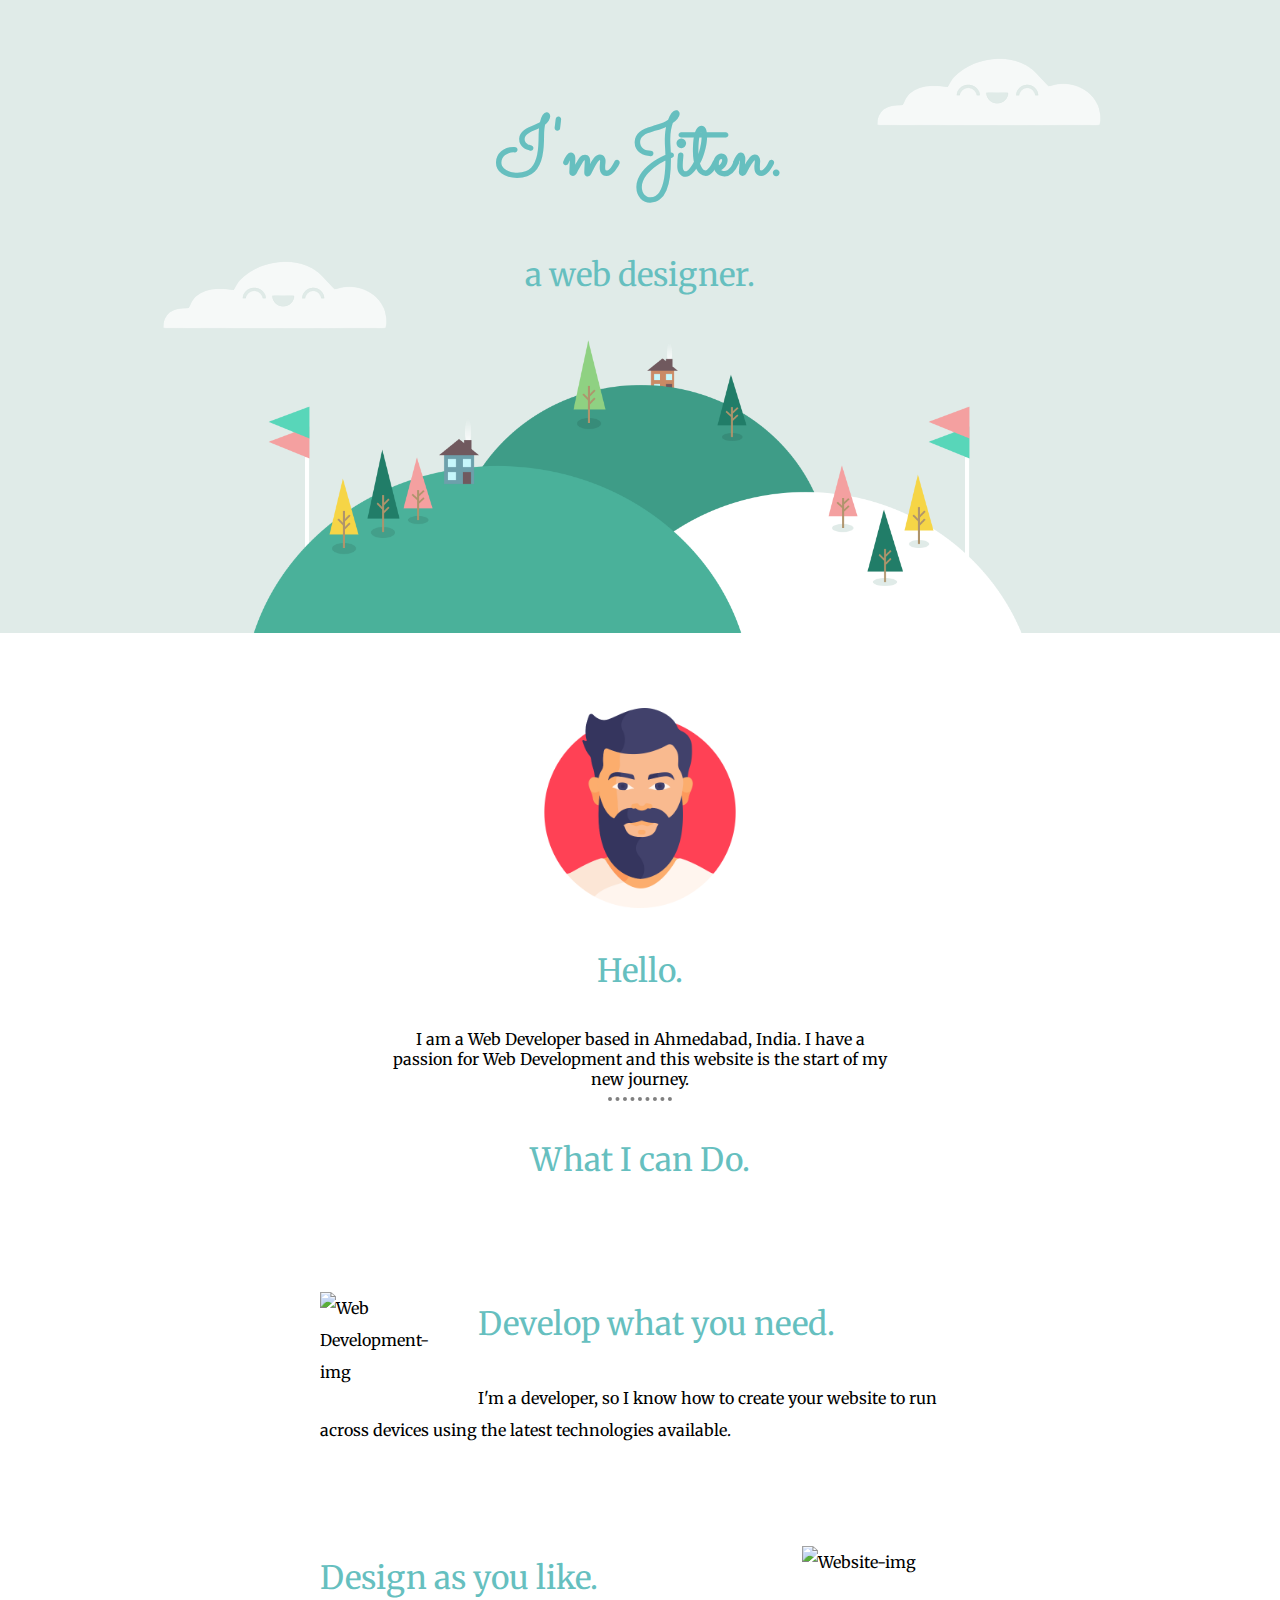
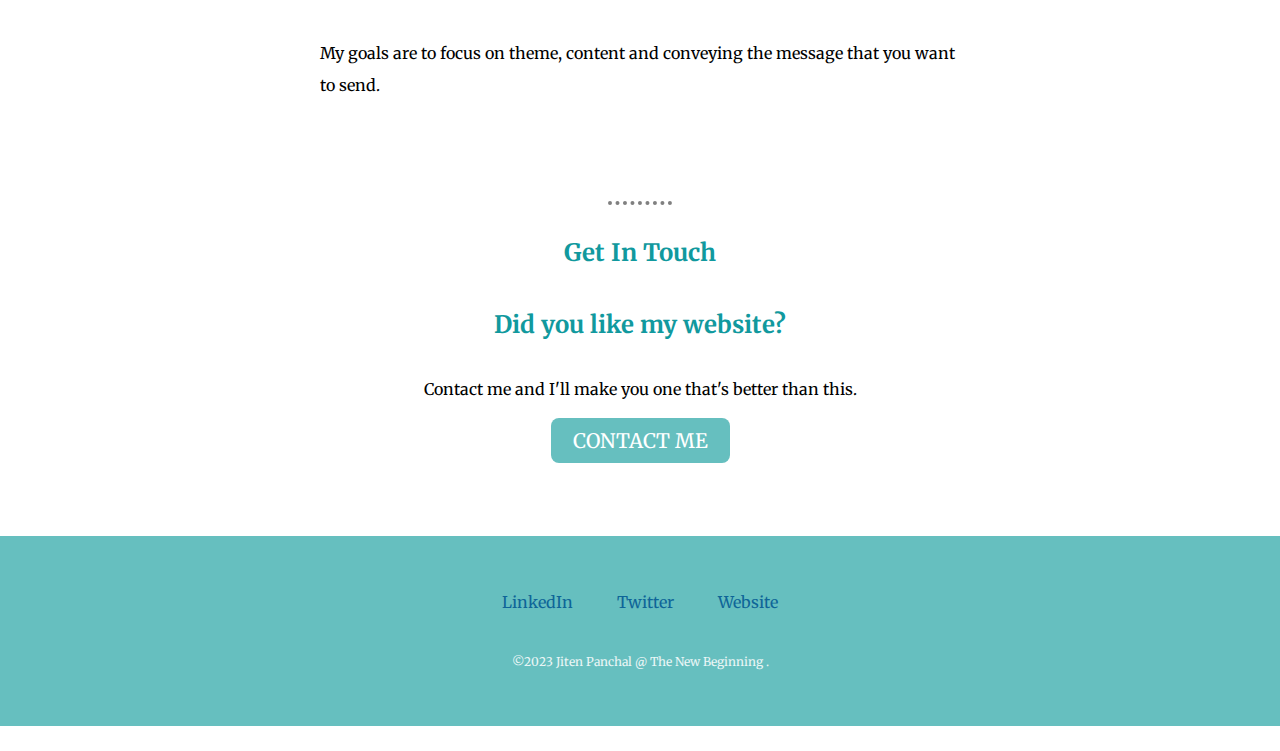
==== index.html @ 4ec14d77 "add" ====
<!DOCTYPE html>
<html>
<head>
    
    <title>JITEN'S_SITE</title>
    <link rel="stylesheet" href="styles.css">
    <link rel="preconnect" href="https://fonts.googleapis.com">
    <link rel="preconnect" href="https://fonts.gstatic.com" crossorigin><link href="https://fonts.googleapis.com/css2?family=Merriweather&family=Montserrat&family=Sacramento&display=swap" rel="stylesheet">
    <link rel="icon" href="images/man.png">
</head>                                                                                                                                                                                                                                                       
<body>
    <div class="top-container">
        <img class="cloud1" src="images/Screenshot_2023-03-16_220306-removebg-preview.png" alt="cloud">
        <h1>I'm Jiten.</h1>
        <h2>a web designer.</h2>  
        <img class="cloud2" src="images/Screenshot_2023-03-16_220306-removebg-preview.png" alt="cloud">
        <img class="image" src="images/land (2).png" alt="Screenshot">
    </div>
    <div class="middle-container">
        <div class="profile">
          <img class="myself" src="images/man.png" alt="myself">
          <h2>Hello.</h2>
          <p class="intro">I am a Web Developer based in Ahmedabad, India. I have a passion for Web Development and this website is the start of my new journey.</p>
        </div>
        <hr>
        <div class="skills">
            <h2>What I can Do.</h2>
            <div class="skill-row">
              <img class="skill-img1" src="Images/web-development.png" alt="Web Development-img">
              <h2>Develop what you need.</h2>
              <p>I'm a developer, so I know how to create your website to run across devices using the latest technologies available.</p>
            </div>
            <div class="skill">
              <img class="skill-img2" src="Images/website.png" alt="Website-img">
              <h2>Design as you like.</h2>
              <p>My goals are to focus on theme, content and conveying the message that you want to send.</p>
        </div>
        <hr>
      <div class="contact-me">       
        <h3>Get In Touch</h3>
        <h3>Did you like my website?</h3>
        <p>Contact me and I'll make you one that's better than this.</p>
        <a class="btn" href="mailto:jit200467@email.com">CONTACT ME</a>
        <br></div>
        <div class="bottom-container">

        <a class="footer-link" href="https://www.linkedin.com/">LinkedIn</a>
        <a class="footer-link" href="https://twitter.com/">Twitter</a>
        <a class="footer-link" href="https://www.appbrewery.co/">Website</a>
        <p class="copyright">©2023 Jiten Panchal @ The New Beginning .</p>
      </div>
      
</body>
</html>
---- styles.css ----
body{
    margin: 0;
    text-align: center;
    font-family: 'Merriweather', serif;
    
}
h1{
    margin: 0 auto 0 auto;
    font-family: 'Sacramento', cursive;
    font-size: 5em;
    color: #66BFBF;
}
h2{
    font-family: 'Merriweather', serif;
    font-size: 2em;
    line-height: 2;
    color: #66BFBF;
    font-weight: normal;
}
h3{
    font-family: 'Merriweather', serif;
    font-size: 1.5em;
    color: #11999E;
}
.top-container{
    background-color: #e0ebe8;
    position: relative;
    padding-top: 100px;  
}
.middle-container{
    padding-top: 75px;
}
.bottom-container{
    padding: 50px 0 20px;
    background-color: #66BFBF;
}
.contact-me{
    padding-bottom: 75px;
}
.cloud1{
    position: absolute;
    right: 100px;
    top: 1px;
}
.cloud2{
    position: absolute;
    left: 100px;
    bottom: 265px;
}
.image{
    position: relative;
    height: 300px;
    vertical-align: middle;
        
}
.myself{
    height:200px ;
}
hr {
    background-color: white;
    border-style: none;
    border-top-style: dotted;
    border-color: grey;
    border-width: 4px;
    width: 5%;
  }
.image2{
    height:200px;
}
a{
    color: #0e6598;
    margin: 10px 20px;
    text-decoration: none;
}
a:hover{
    color: #EAF6F6;
}
.copyright{
    color: #EAF6F6;
    font-size: 0.75rem;
    padding: 20px 0;
}
.skill-row{
    width: 50%;
    margin: 100px auto 100px auto;
    text-align: left;
    
}
.skill-img1{
    width: 20%;
    float: left;
    margin-right: 30px;
}
.skill-img2{
    width: 20%;
    float: right;
    margin-right: 30px;
}
.skill{
    width: 50%;
    margin: 100px auto 100px auto;
    text-align: left;
    
}
.skills{
    padding-bottom: 25px;
    line-height: 2;
}
.intro{
    width: 40%;
    margin: auto;
}
.btn {
    -webkit-border-radius: 8;
    -moz-border-radius: 8;
    border-radius: 8px;
    font-family: 'Merriweather', serif;
    color: #ffffff;
    font-size: 20px;
    background: #66BFBF;
    padding: 10px 22px 10px 22px;
    text-decoration: none;
  }
  .btn:hover {
    background: #1de0e0;
    text-decoration: none;
  }
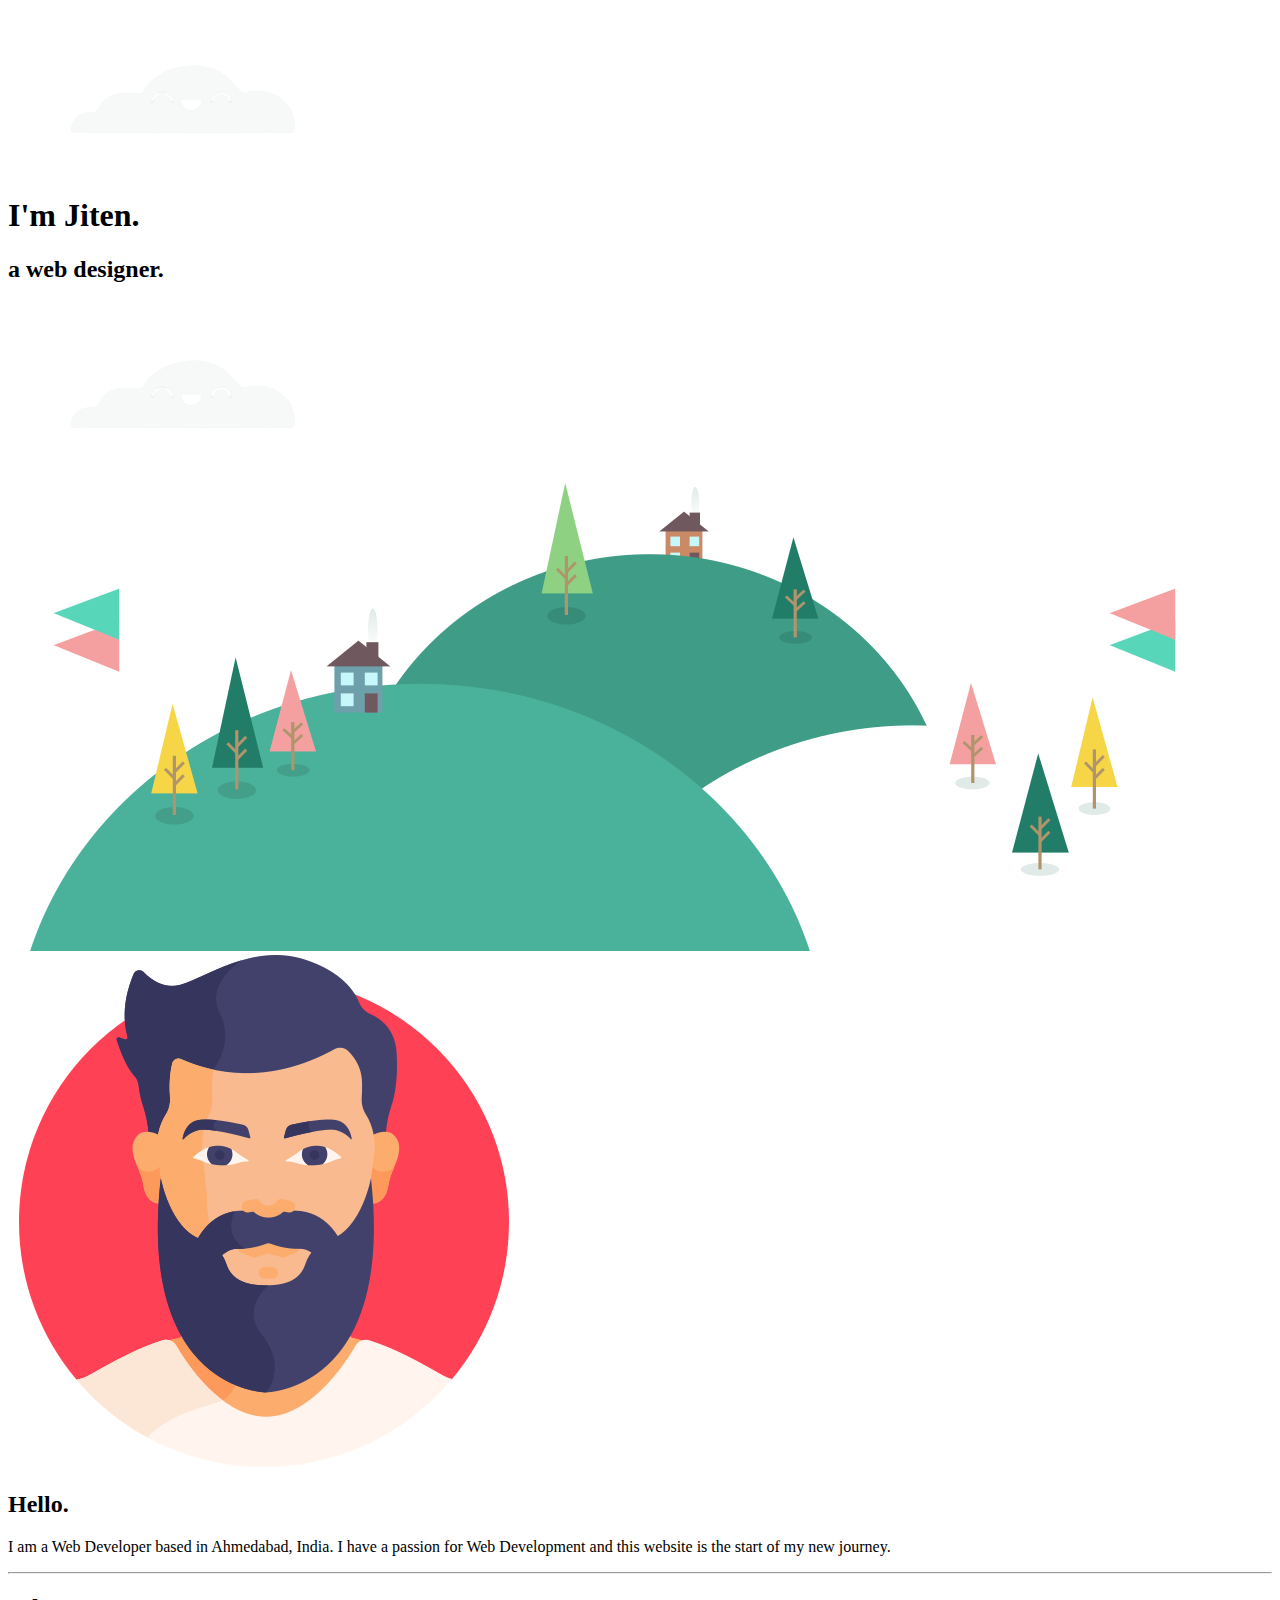
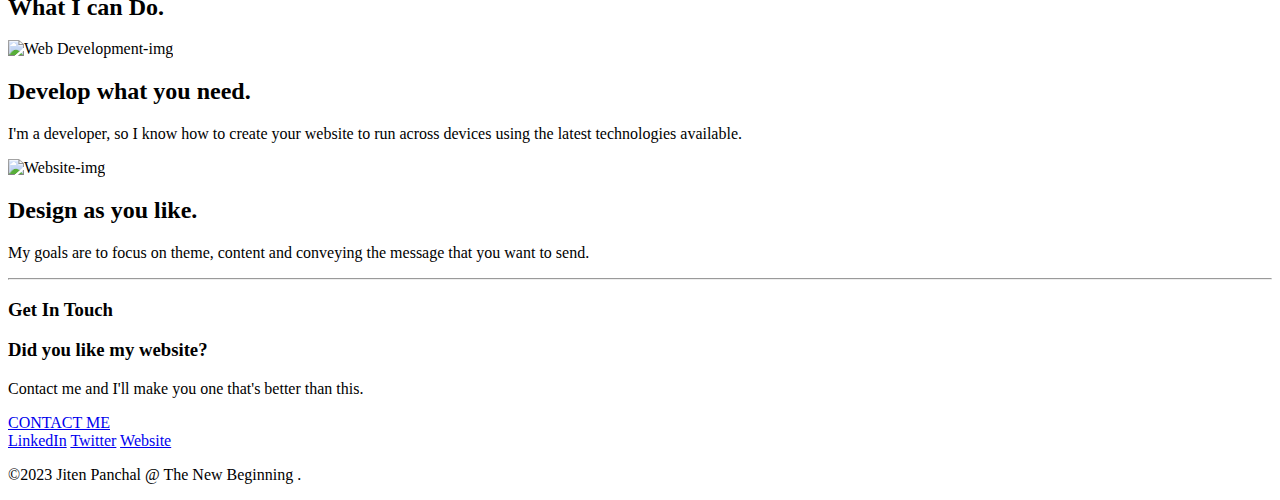
==== commit d133f2e8: "Add files via upload" ====
--- a/index.html
+++ b/index.html
@@ -26,12 +26,12 @@
         <div class="skills">
             <h2>What I can Do.</h2>
             <div class="skill-row">
-              <img class="skill-img1" src="Images/web-development.png" alt="Web Development-img">
+              <img class="skill-img1" src="Images\web-development.png" alt="Web Development-img">
               <h2>Develop what you need.</h2>
               <p>I'm a developer, so I know how to create your website to run across devices using the latest technologies available.</p>
             </div>
             <div class="skill">
-              <img class="skill-img2" src="Images/website.png" alt="Website-img">
+              <img class="skill-img2" src="Images\website.png" alt="Website-img">
               <h2>Design as you like.</h2>
               <p>My goals are to focus on theme, content and conveying the message that you want to send.</p>
         </div>
@@ -51,4 +51,4 @@
       </div>
       
 </body>
-</html>
+</html>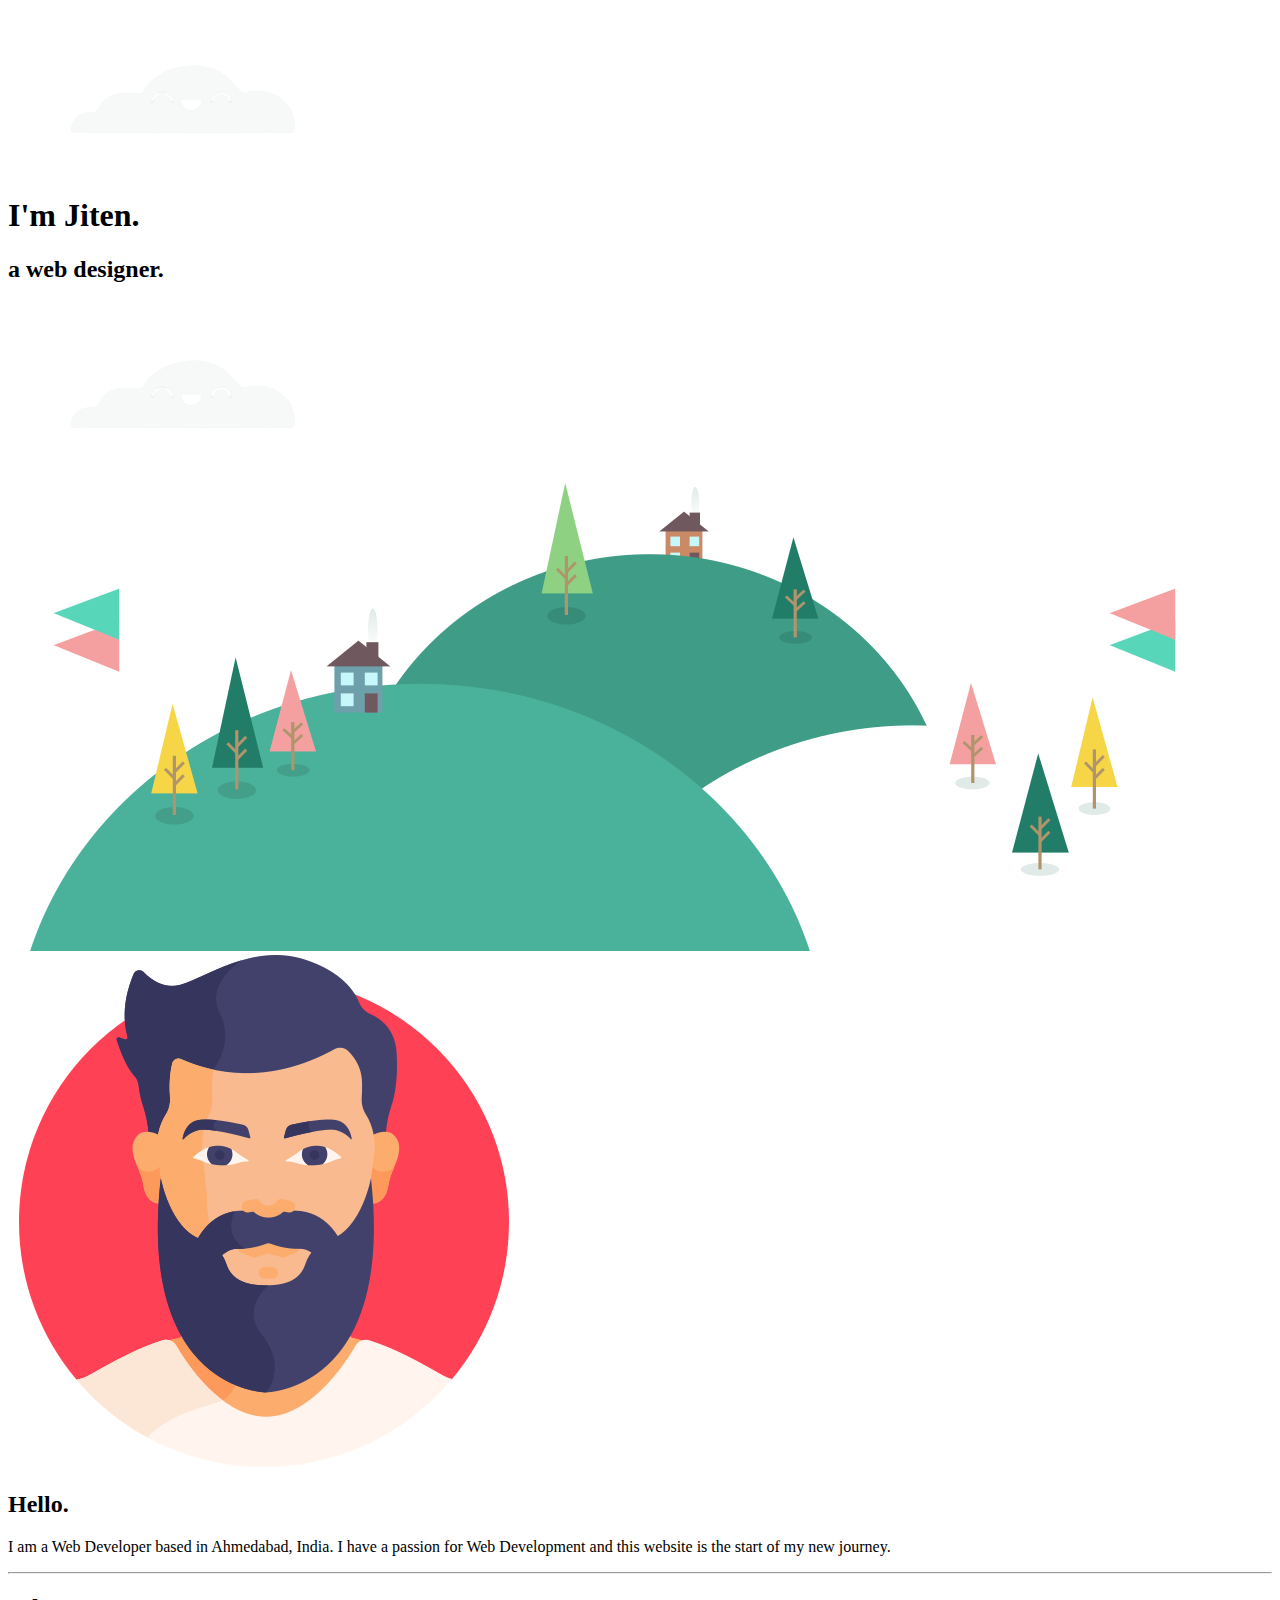
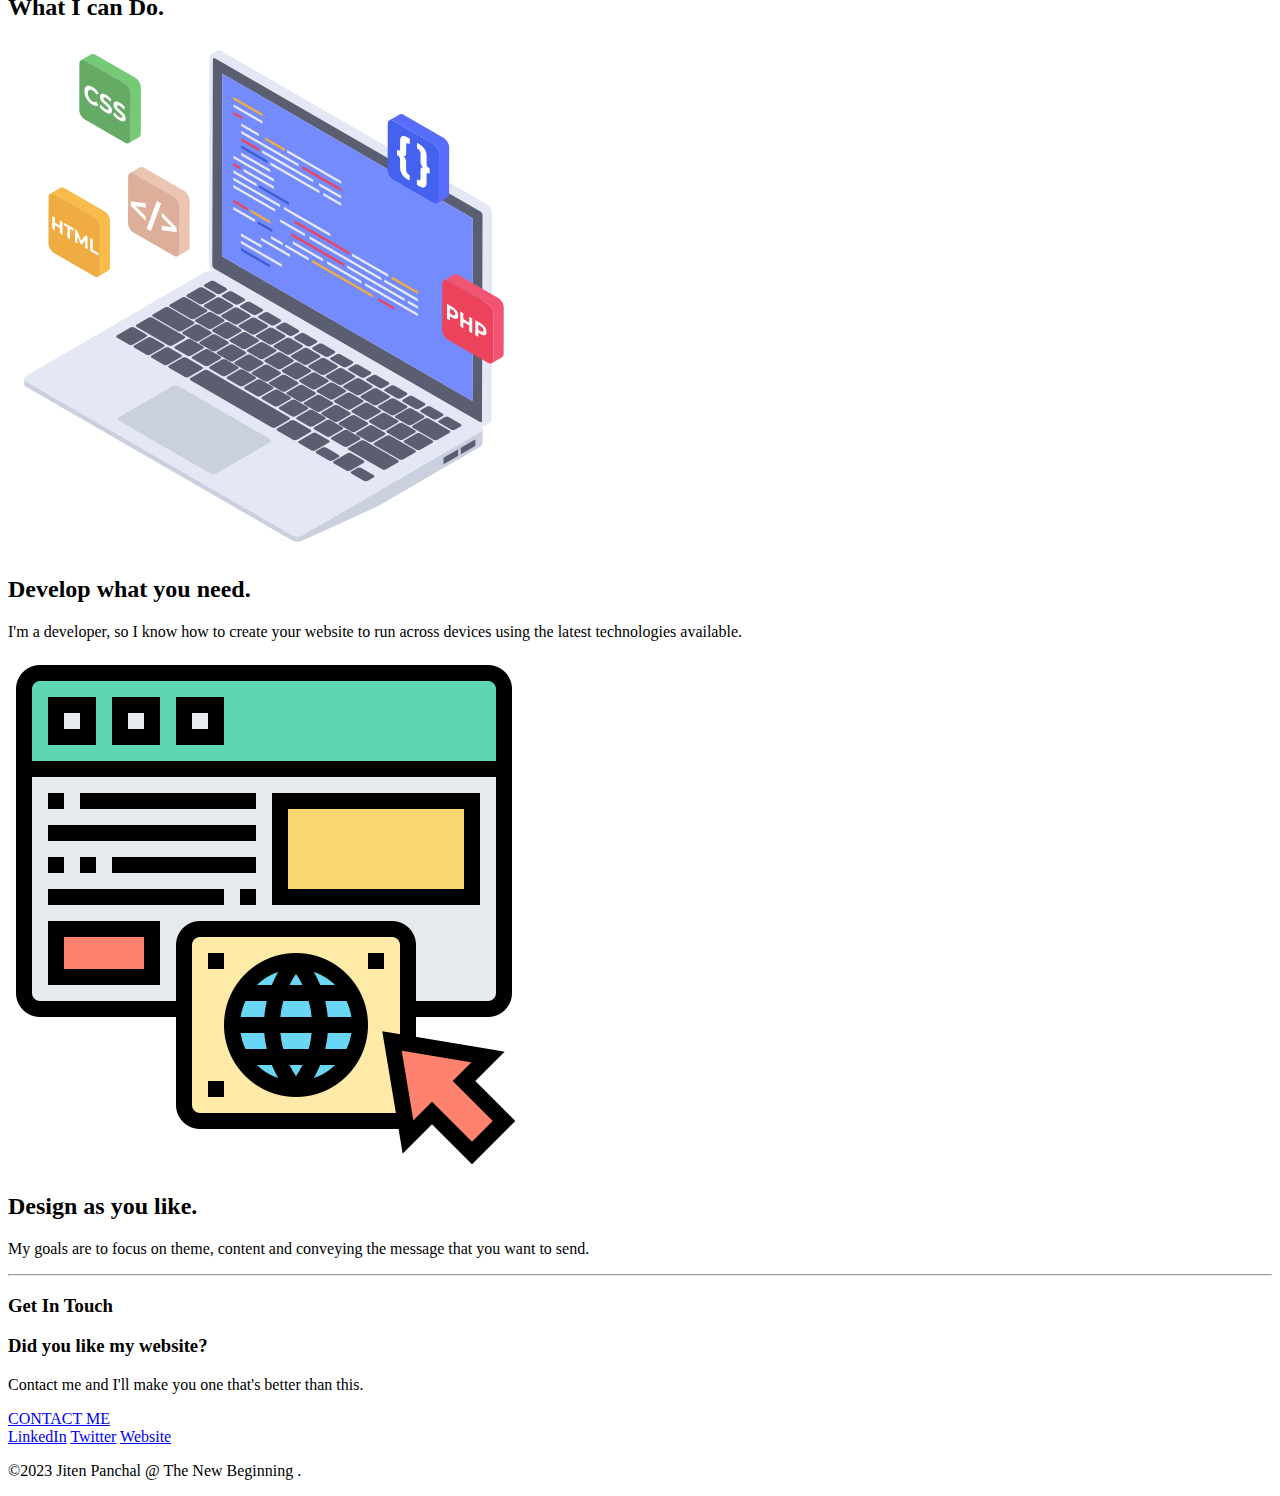
==== commit 331de37c: "Update index.html" ====
--- a/index.html
+++ b/index.html
@@ -26,12 +26,12 @@
         <div class="skills">
             <h2>What I can Do.</h2>
             <div class="skill-row">
-              <img class="skill-img1" src="Images\web-development.png" alt="Web Development-img">
+              <img class="skill-img1" src="images\web-development.png" alt="Web Development-img">
               <h2>Develop what you need.</h2>
               <p>I'm a developer, so I know how to create your website to run across devices using the latest technologies available.</p>
             </div>
             <div class="skill">
-              <img class="skill-img2" src="Images\website.png" alt="Website-img">
+              <img class="skill-img2" src="images\website.png" alt="Website-img">
               <h2>Design as you like.</h2>
               <p>My goals are to focus on theme, content and conveying the message that you want to send.</p>
         </div>
@@ -51,4 +51,4 @@
       </div>
       
 </body>
-</html>+</html>
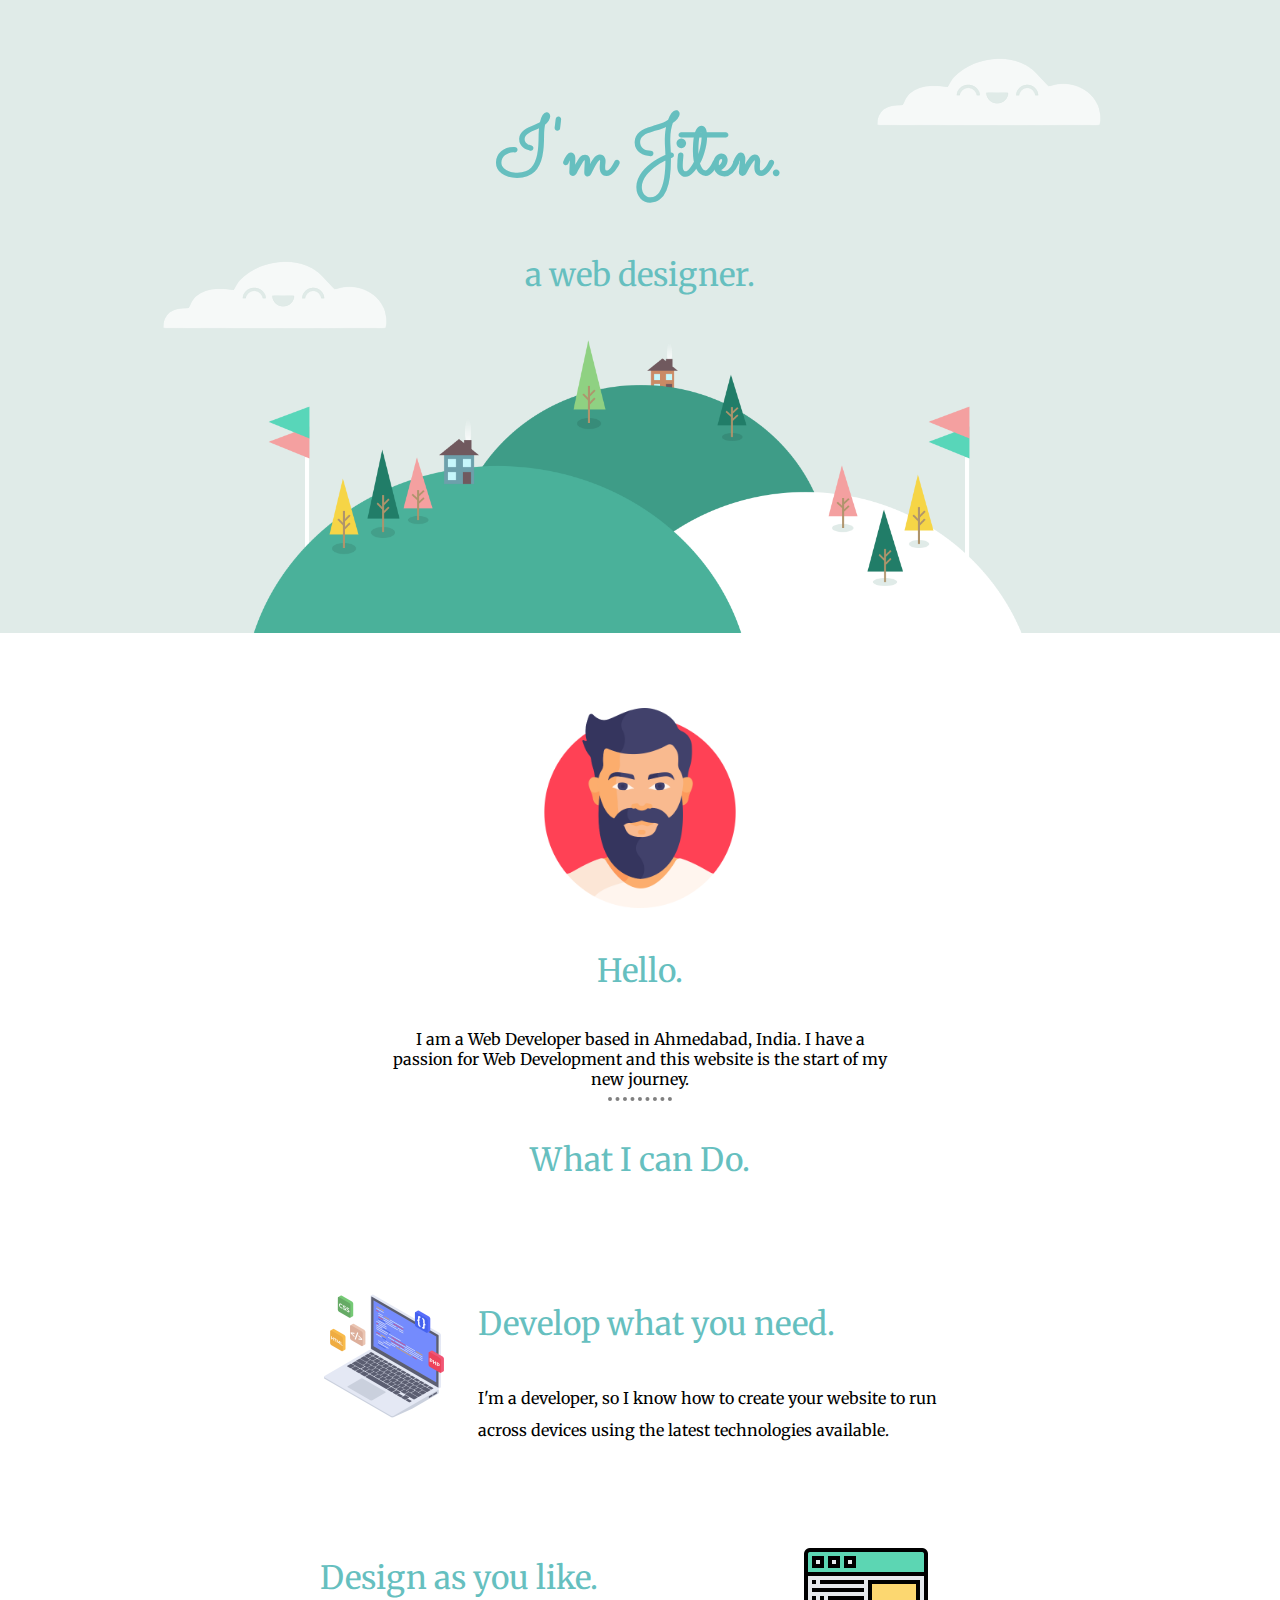
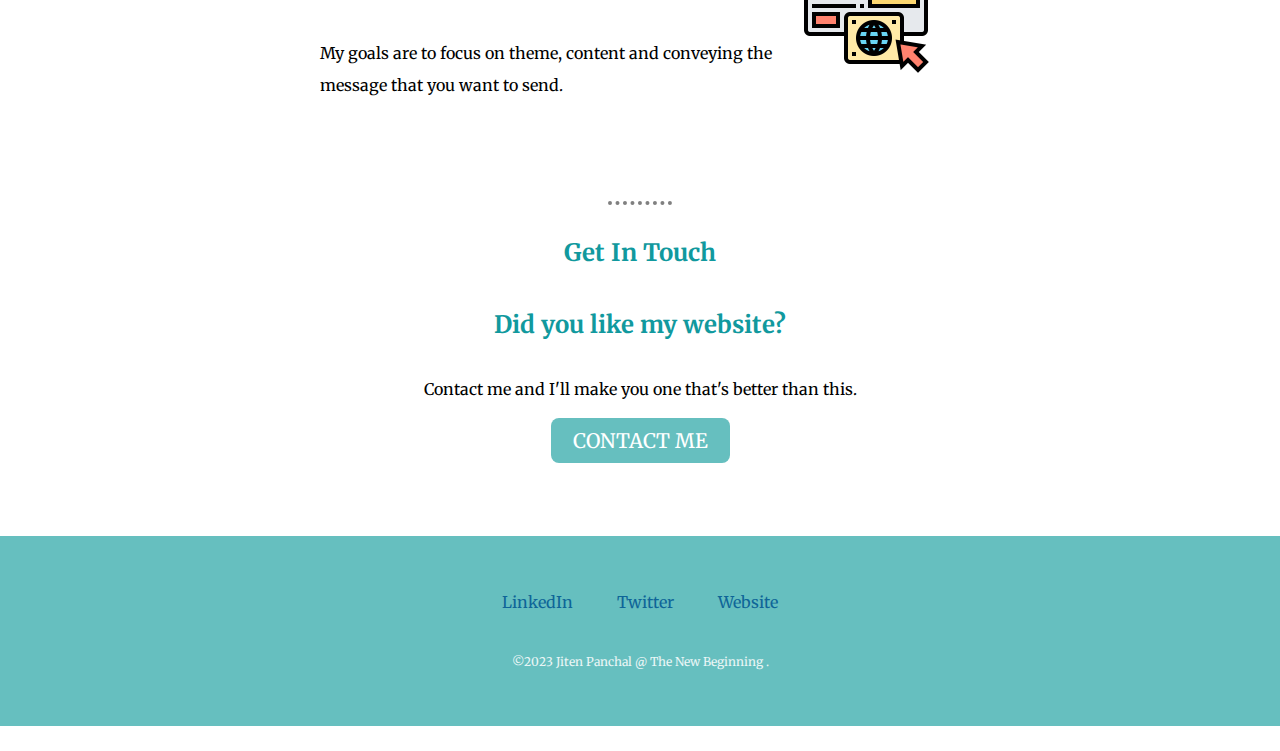
==== commit 488be266: "Update index.html" ====
--- a/index.html
+++ b/index.html
@@ -46,7 +46,7 @@
 
         <a class="footer-link" href="https://www.linkedin.com/">LinkedIn</a>
         <a class="footer-link" href="https://twitter.com/">Twitter</a>
-        <a class="footer-link" href="https://www.appbrewery.co/">Website</a>
+        <a class="footer-link" href="https://jitenpanchal200467.github.io/Jiten-Panchal/">Website</a>
         <p class="copyright">©2023 Jiten Panchal @ The New Beginning .</p>
       </div>
       
--- a/styles.css
+++ b/styles.css
@@ -0,0 +1,127 @@
+body{
+    margin: 0;
+    text-align: center;
+    font-family: 'Merriweather', serif;
+    
+}
+h1{
+    margin: 0 auto 0 auto;
+    font-family: 'Sacramento', cursive;
+    font-size: 5em;
+    color: #66BFBF;
+}
+h2{
+    font-family: 'Merriweather', serif;
+    font-size: 2em;
+    line-height: 2;
+    color: #66BFBF;
+    font-weight: normal;
+}
+h3{
+    font-family: 'Merriweather', serif;
+    font-size: 1.5em;
+    color: #11999E;
+}
+.top-container{
+    background-color: #e0ebe8;
+    position: relative;
+    padding-top: 100px;  
+}
+.middle-container{
+    padding-top: 75px;
+}
+.bottom-container{
+    padding: 50px 0 20px;
+    background-color: #66BFBF;
+}
+.contact-me{
+    padding-bottom: 75px;
+}
+.cloud1{
+    position: absolute;
+    right: 100px;
+    top: 1px;
+}
+.cloud2{
+    position: absolute;
+    left: 100px;
+    bottom: 265px;
+}
+.image{
+    position: relative;
+    height: 300px;
+    vertical-align: middle;
+        
+}
+.myself{
+    height:200px ;
+}
+hr {
+    background-color: white;
+    border-style: none;
+    border-top-style: dotted;
+    border-color: grey;
+    border-width: 4px;
+    width: 5%;
+  }
+.image2{
+    height:200px;
+}
+a{
+    color: #0e6598;
+    margin: 10px 20px;
+    text-decoration: none;
+}
+a:hover{
+    color: #EAF6F6;
+}
+.copyright{
+    color: #EAF6F6;
+    font-size: 0.75rem;
+    padding: 20px 0;
+}
+.skill-row{
+    width: 50%;
+    margin: 100px auto 100px auto;
+    text-align: left;
+    
+}
+.skill-img1{
+    width: 20%;
+    float: left;
+    margin-right: 30px;
+}
+.skill-img2{
+    width: 20%;
+    float: right;
+    margin-right: 30px;
+}
+.skill{
+    width: 50%;
+    margin: 100px auto 100px auto;
+    text-align: left;
+    
+}
+.skills{
+    padding-bottom: 25px;
+    line-height: 2;
+}
+.intro{
+    width: 40%;
+    margin: auto;
+}
+.btn {
+    -webkit-border-radius: 8;
+    -moz-border-radius: 8;
+    border-radius: 8px;
+    font-family: 'Merriweather', serif;
+    color: #ffffff;
+    font-size: 20px;
+    background: #66BFBF;
+    padding: 10px 22px 10px 22px;
+    text-decoration: none;
+  }
+  .btn:hover {
+    background: #1de0e0;
+    text-decoration: none;
+  }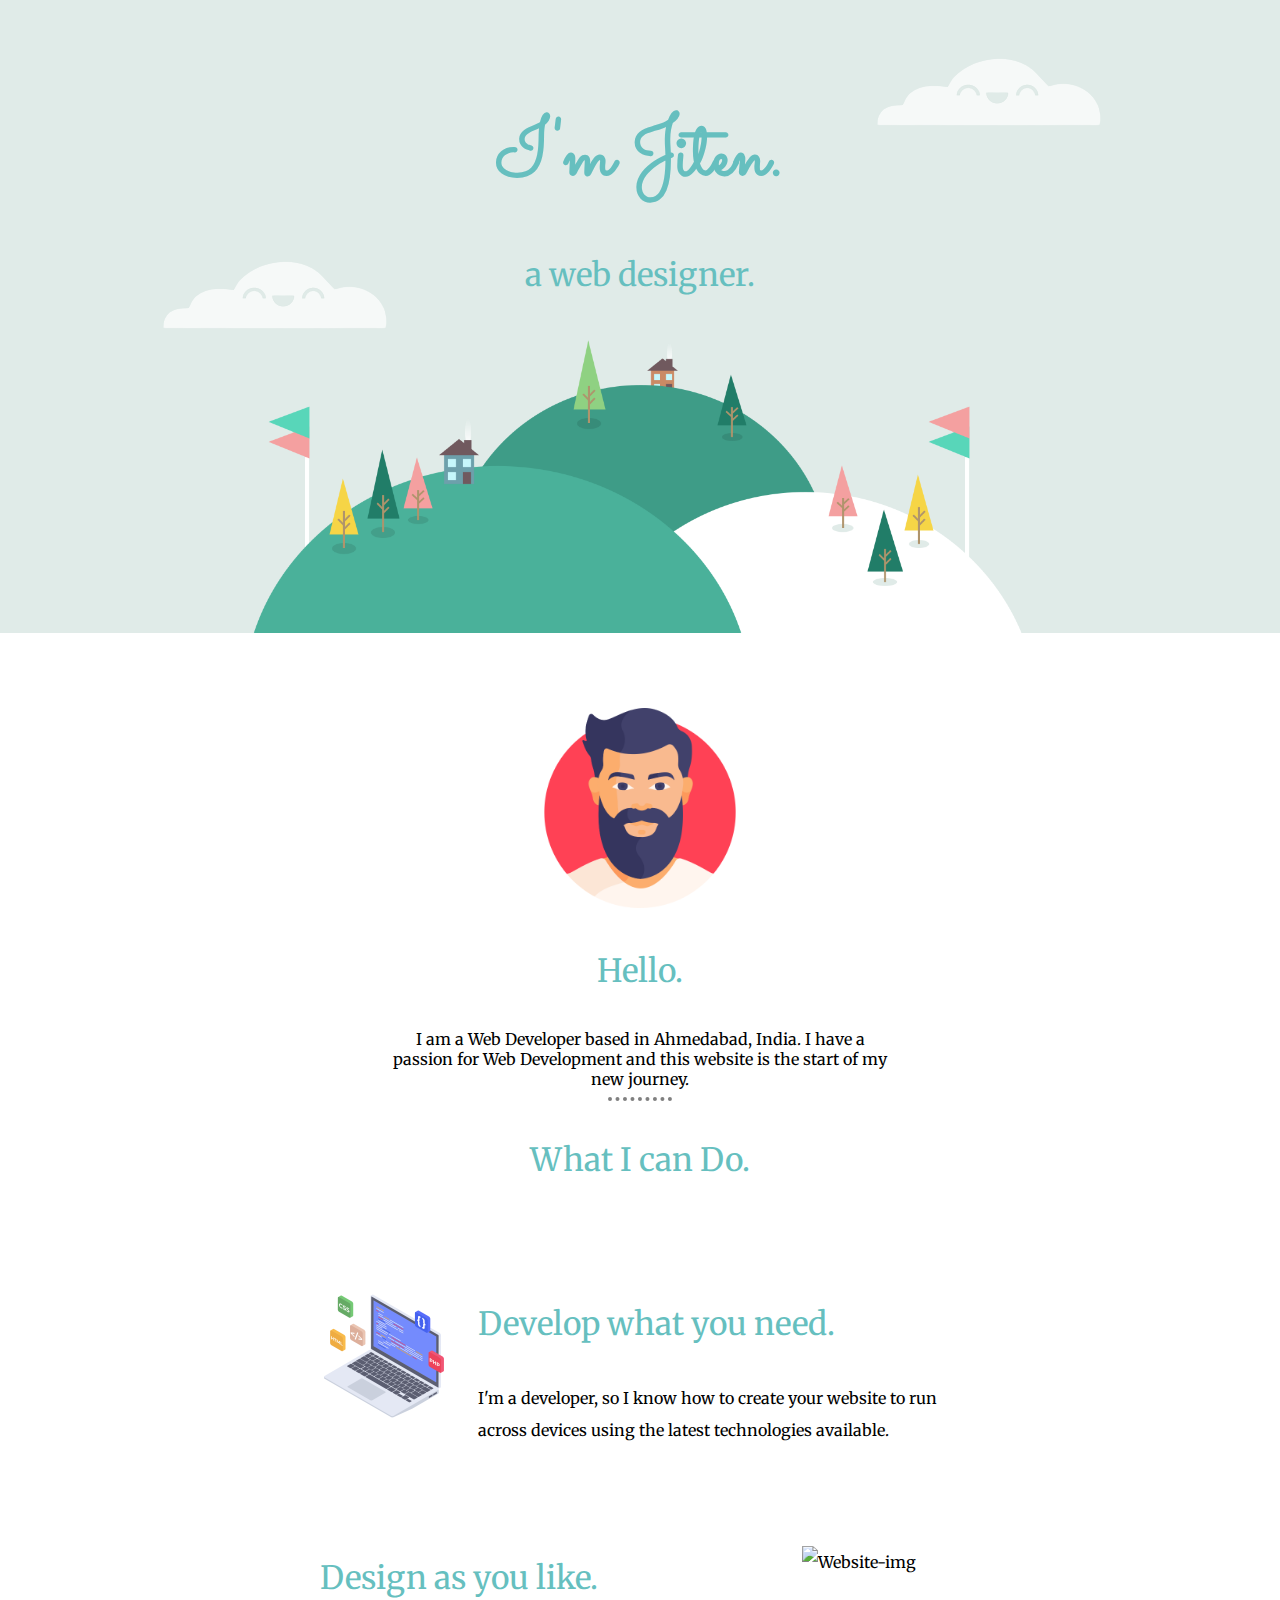
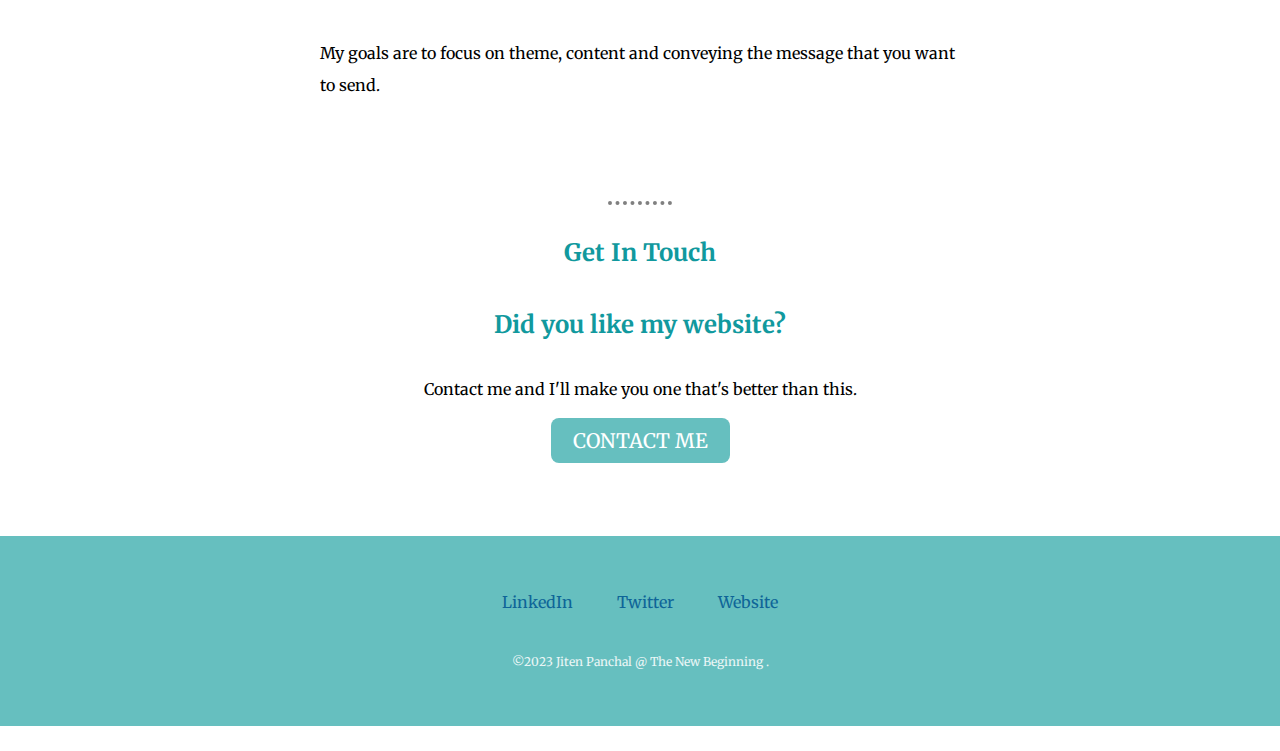
==== commit 3d9c118b: "Add files via upload" ====
--- a/index.html
+++ b/index.html
@@ -26,12 +26,12 @@
         <div class="skills">
             <h2>What I can Do.</h2>
             <div class="skill-row">
-              <img class="skill-img1" src="images\web-development.png" alt="Web Development-img">
+              <img class="skill-img1" src="images/web-development.png" alt="Web Development-img">
               <h2>Develop what you need.</h2>
               <p>I'm a developer, so I know how to create your website to run across devices using the latest technologies available.</p>
             </div>
             <div class="skill">
-              <img class="skill-img2" src="images\website.png" alt="Website-img">
+              <img class="skill-img2" src="Images/website.png" alt="Website-img">
               <h2>Design as you like.</h2>
               <p>My goals are to focus on theme, content and conveying the message that you want to send.</p>
         </div>
@@ -51,4 +51,4 @@
       </div>
       
 </body>
-</html>
+</html>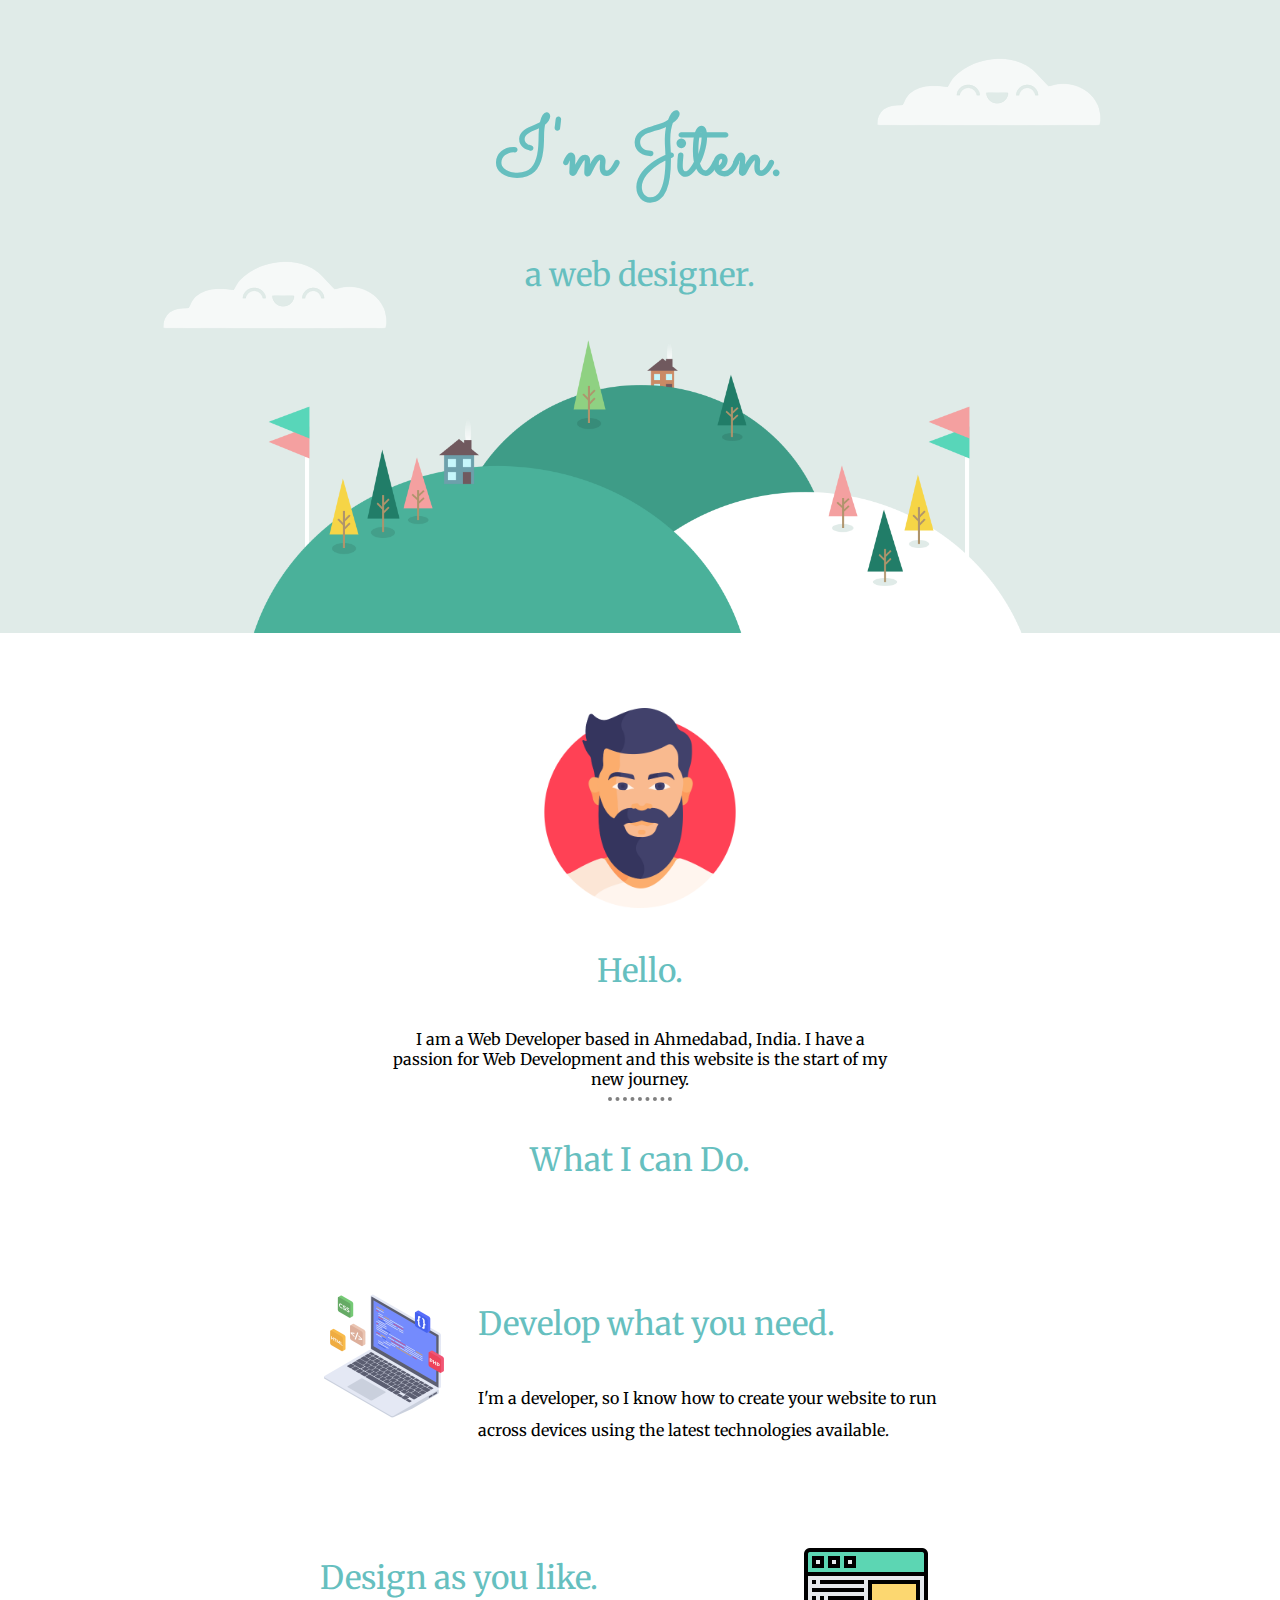
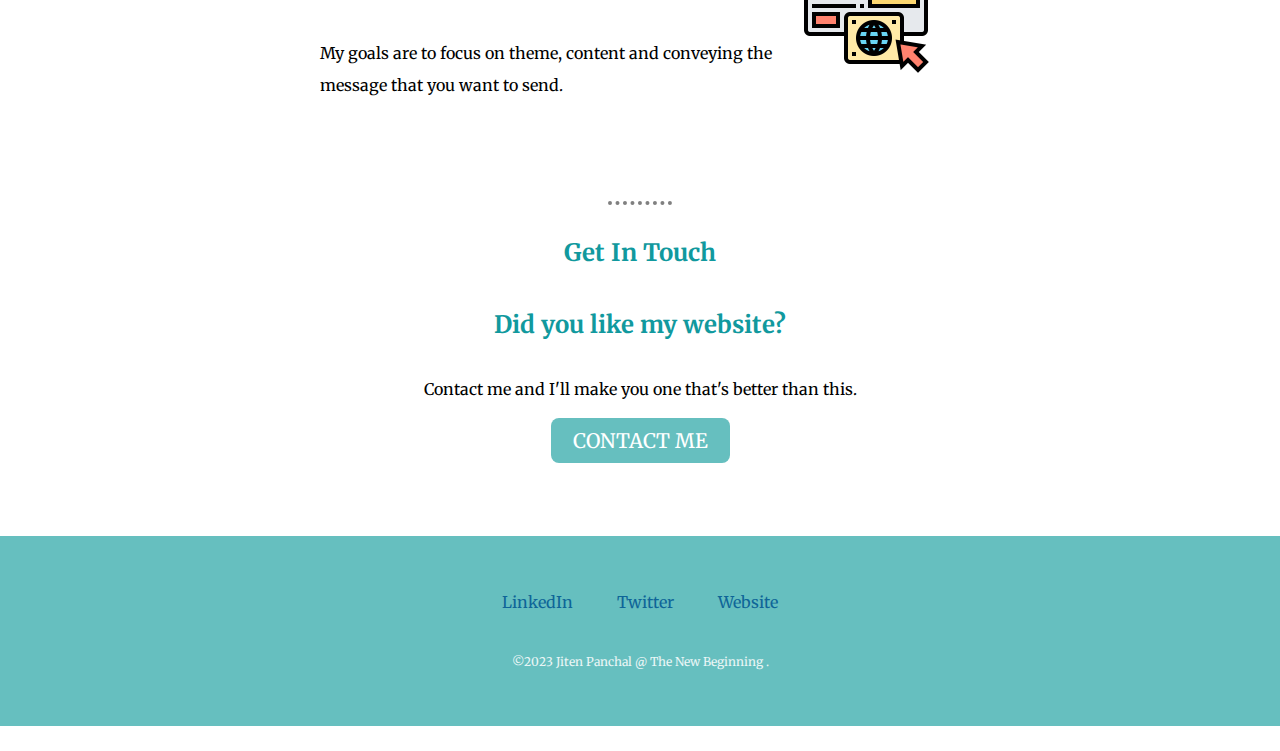
==== commit a8678512: "Update index.html" ====
--- a/index.html
+++ b/index.html
@@ -31,7 +31,7 @@
               <p>I'm a developer, so I know how to create your website to run across devices using the latest technologies available.</p>
             </div>
             <div class="skill">
-              <img class="skill-img2" src="Images/website.png" alt="Website-img">
+              <img class="skill-img2" src="images/website.png" alt="Website-img">
               <h2>Design as you like.</h2>
               <p>My goals are to focus on theme, content and conveying the message that you want to send.</p>
         </div>
@@ -51,4 +51,4 @@
       </div>
       
 </body>
-</html>+</html>
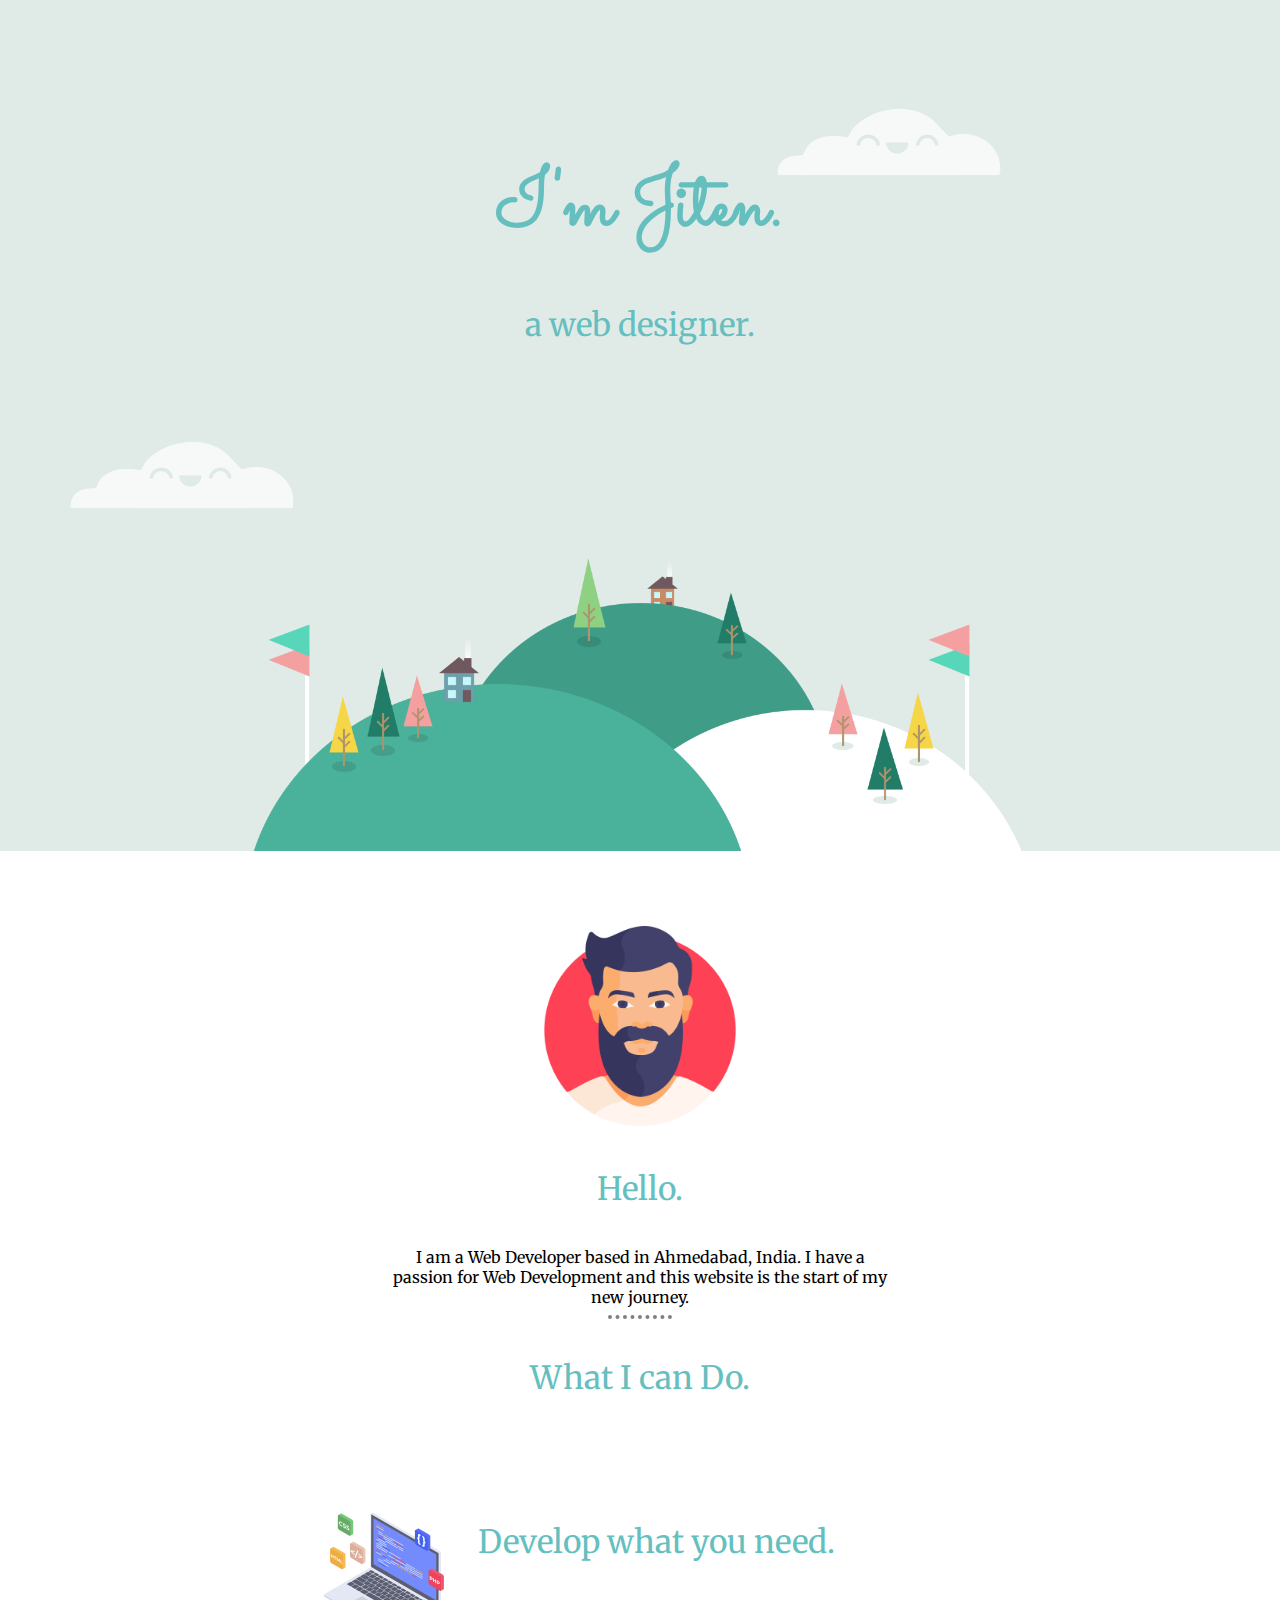
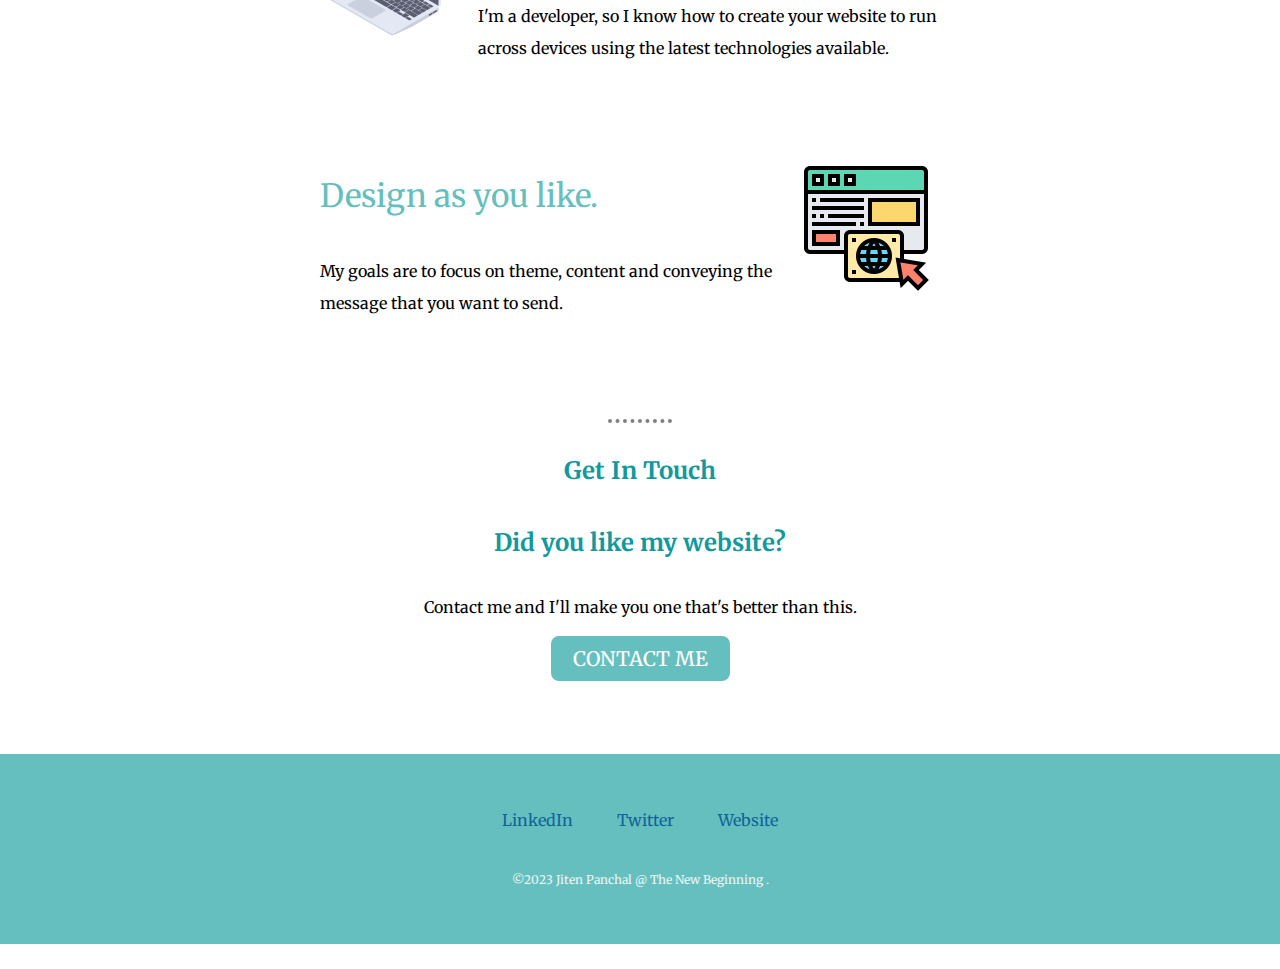
==== commit b7f2fb38: "Update index.html" ====
--- a/index.html
+++ b/index.html
@@ -1,54 +1,68 @@
 <!DOCTYPE html>
 <html>
+
 <head>
-    
+
     <title>JITEN'S_SITE</title>
     <link rel="stylesheet" href="styles.css">
     <link rel="preconnect" href="https://fonts.googleapis.com">
-    <link rel="preconnect" href="https://fonts.gstatic.com" crossorigin><link href="https://fonts.googleapis.com/css2?family=Merriweather&family=Montserrat&family=Sacramento&display=swap" rel="stylesheet">
+    <link rel="preconnect" href="https://fonts.gstatic.com" crossorigin>
+    <link href="https://fonts.googleapis.com/css2?family=Merriweather&family=Montserrat&family=Sacramento&display=swap"
+        rel="stylesheet">
     <link rel="icon" href="images/man.png">
-</head>                                                                                                                                                                                                                                                       
+
+</head>
+
 <body>
+
     <div class="top-container">
-        <img class="cloud1" src="images/Screenshot_2023-03-16_220306-removebg-preview.png" alt="cloud">
+        <img class="imgbox" src="images/Screenshot_2023-03-16_220306-removebg-preview.png" alt="cloud">
         <h1>I'm Jiten.</h1>
-        <h2>a web designer.</h2>  
-        <img class="cloud2" src="images/Screenshot_2023-03-16_220306-removebg-preview.png" alt="cloud">
+        <div>
+            <h2>a web designer.</h2>
+            <img class="imgbox2" src="images/Screenshot_2023-03-16_220306-removebg-preview.png">
+        </div>
+
+
         <img class="image" src="images/land (2).png" alt="Screenshot">
     </div>
     <div class="middle-container">
         <div class="profile">
-          <img class="myself" src="images/man.png" alt="myself">
-          <h2>Hello.</h2>
-          <p class="intro">I am a Web Developer based in Ahmedabad, India. I have a passion for Web Development and this website is the start of my new journey.</p>
+            <img class="myself" src="images/man.png" alt="myself">
+            <h2>Hello.</h2>
+            <p class="intro">I am a Web Developer based in Ahmedabad, India. I have a passion for Web Development and
+                this website is the start of my new journey.</p>
         </div>
         <hr>
         <div class="skills">
             <h2>What I can Do.</h2>
             <div class="skill-row">
-              <img class="skill-img1" src="images/web-development.png" alt="Web Development-img">
-              <h2>Develop what you need.</h2>
-              <p>I'm a developer, so I know how to create your website to run across devices using the latest technologies available.</p>
+                <img class="skill-img1" src="images/web-development.png" alt="Web Development-img">
+                <h2>Develop what you need.</h2>
+                <p>I'm a developer, so I know how to create your website to run across devices using the latest
+                    technologies available.</p>
             </div>
             <div class="skill">
-              <img class="skill-img2" src="images/website.png" alt="Website-img">
-              <h2>Design as you like.</h2>
-              <p>My goals are to focus on theme, content and conveying the message that you want to send.</p>
-        </div>
-        <hr>
-      <div class="contact-me">       
-        <h3>Get In Touch</h3>
-        <h3>Did you like my website?</h3>
-        <p>Contact me and I'll make you one that's better than this.</p>
-        <a class="btn" href="mailto:jit200467@email.com">CONTACT ME</a>
-        <br></div>
-        <div class="bottom-container">
+                <img class="skill-img2" src="images/website.png" alt="Website-img">
+                <h2>Design as you like.</h2>
+                <p>My goals are to focus on theme, content and conveying the message that you want to send.</p>
+            </div>
+            <hr>
+            <div class="contact-me">
+                <h3>Get In Touch</h3>
+                <h3>Did you like my website?</h3>
+                <p>Contact me and I'll make you one that's better than this.</p>
+                <a class="btn" href="mailto:jit200467@gmail.com">CONTACT ME</a>
+                <br>
+            </div>
+            <div class="bottom-container">
 
-        <a class="footer-link" href="https://www.linkedin.com/">LinkedIn</a>
-        <a class="footer-link" href="https://twitter.com/">Twitter</a>
-        <a class="footer-link" href="https://jitenpanchal200467.github.io/Jiten-Panchal/">Website</a>
-        <p class="copyright">©2023 Jiten Panchal @ The New Beginning .</p>
-      </div>
-      
+                <a class="footer-link" href="https://www.linkedin.com/">LinkedIn</a>
+                <a class="footer-link" href="https://twitter.com/">Twitter</a>
+                <a class="footer-link" href="https://jitenpanchal200467.github.io/Jiten-Panchal/">Website</a>
+                <p class="copyright">©2023 Jiten Panchal @ The New Beginning .</p>
+            </div>
+
 </body>
+
 </html>
--- a/styles.css
+++ b/styles.css
@@ -25,7 +25,7 @@
 .top-container{
     background-color: #e0ebe8;
     position: relative;
-    padding-top: 100px;  
+    padding-top: 150px;  
 }
 .middle-container{
     padding-top: 75px;
@@ -51,7 +51,7 @@
     position: relative;
     height: 300px;
     vertical-align: middle;
-        
+    
 }
 .myself{
     height:200px ;
@@ -124,4 +124,26 @@
   .btn:hover {
     background: #1de0e0;
     text-decoration: none;
-  }+  }
+.imgbox{
+    position: absolute;
+    right: 100px;
+    top: 1px;
+    animation: animateUser 4s linear infinite;
+    margin-right:100px;
+    margin-top: 50pX;
+}
+.imgbox2{
+    position: relative;
+    right: 100px;
+    top: 1px;
+    animation: animateUser 4s linear infinite;
+    margin-left: -700px;
+}
+
+@keyframes animateUser{
+    50%{
+        right: 30px;
+      
+    }
+}
